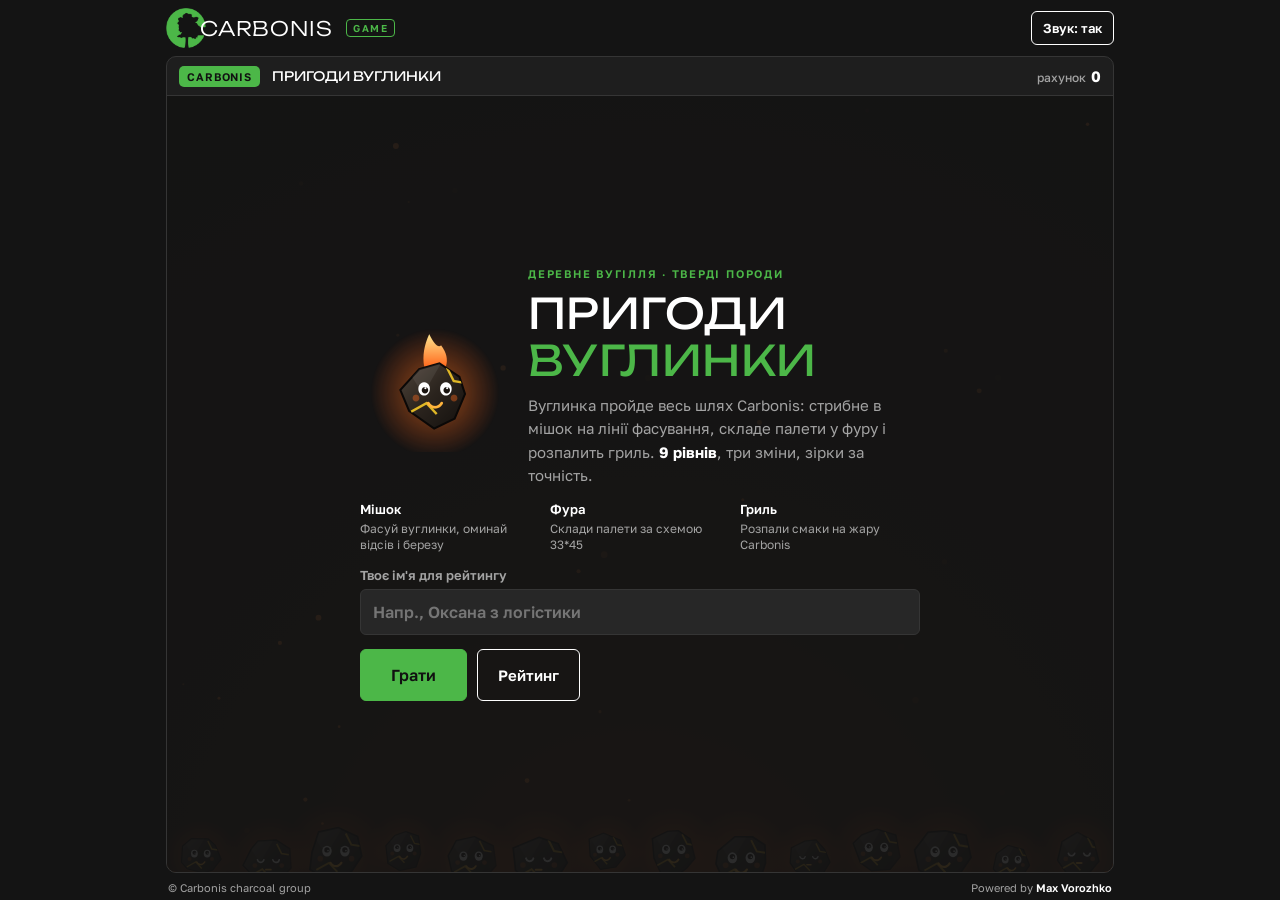
==== index.html @ fff8852b "Add GitHub Pages entry point and README for the game Co-Authored-By: Claude Opus 5.5 <noreply@anthro" ====
<!doctype html>
<html lang="uk">
<head>
<meta charset="utf-8">
<meta name="viewport" content="width=device-width,initial-scale=1">
<title>Пригоди Вуглинки · Carbonis</title>
<meta http-equiv="refresh" content="0; url=game/">
<link rel="canonical" href="game/">
<style>body{margin:0;background:#141414;color:#fff;font:16px system-ui,sans-serif;display:grid;place-items:center;height:100vh}a{color:#4cb748}</style>
</head>
<body><p>Відкриваємо гру… <a href="game/">Перейти до гри</a></p></body>
</html>
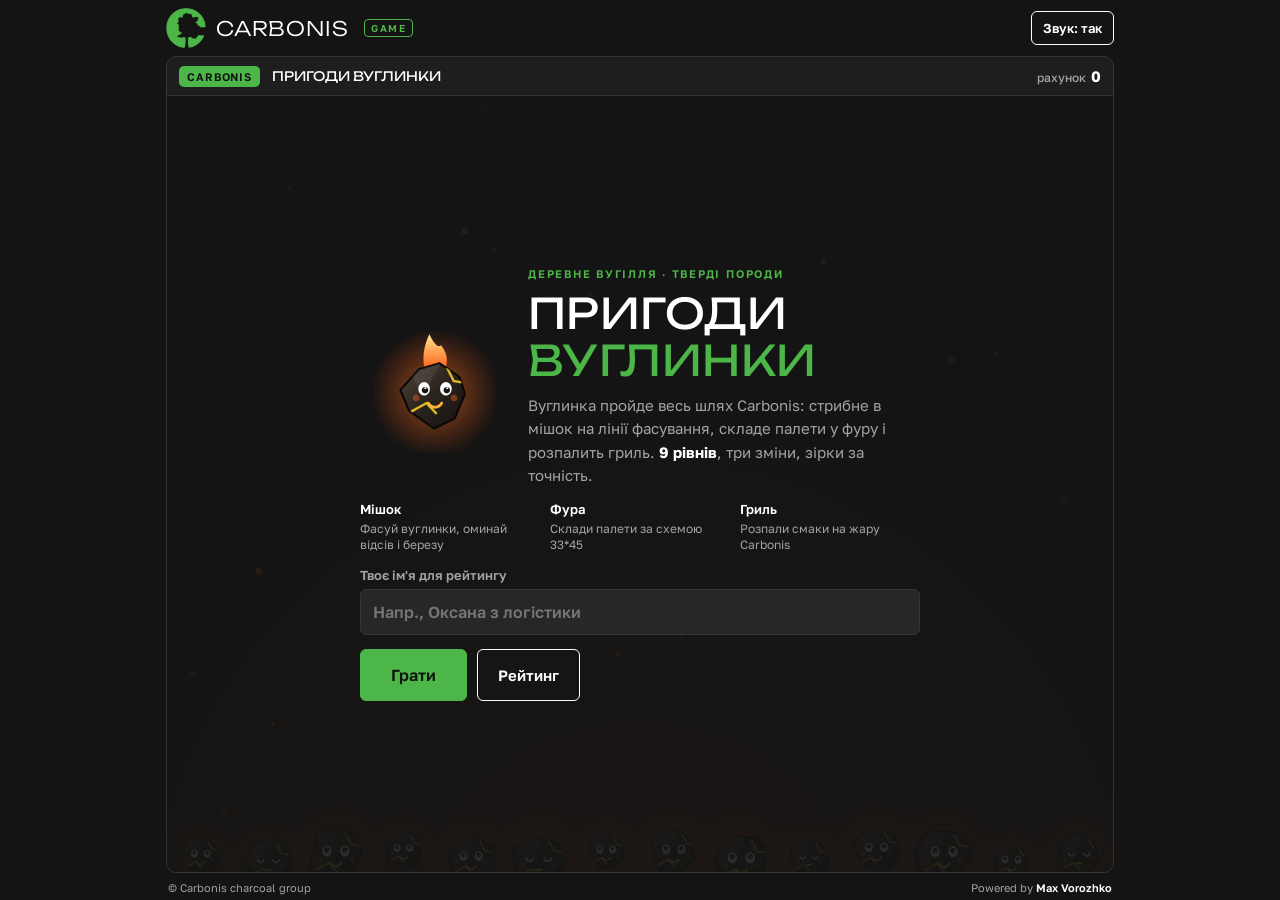
==== commit 687fb7c9: "Add favicon and home-screen icon from the Carbonis tree badge Co-Authored-By: Claude Opus 5.5 <norep" ====
--- a/index.html
+++ b/index.html
@@ -5,6 +5,8 @@
 <meta name="viewport" content="width=device-width,initial-scale=1">
 <title>Пригоди Вуглинки · Carbonis</title>
 <meta http-equiv="refresh" content="0; url=game/">
+<link rel="icon" type="image/png" href="game/favicon.png">
+<link rel="apple-touch-icon" href="game/apple-touch-icon.png">
 <link rel="canonical" href="game/">
 <style>body{margin:0;background:#141414;color:#fff;font:16px system-ui,sans-serif;display:grid;place-items:center;height:100vh}a{color:#4cb748}</style>
 </head>
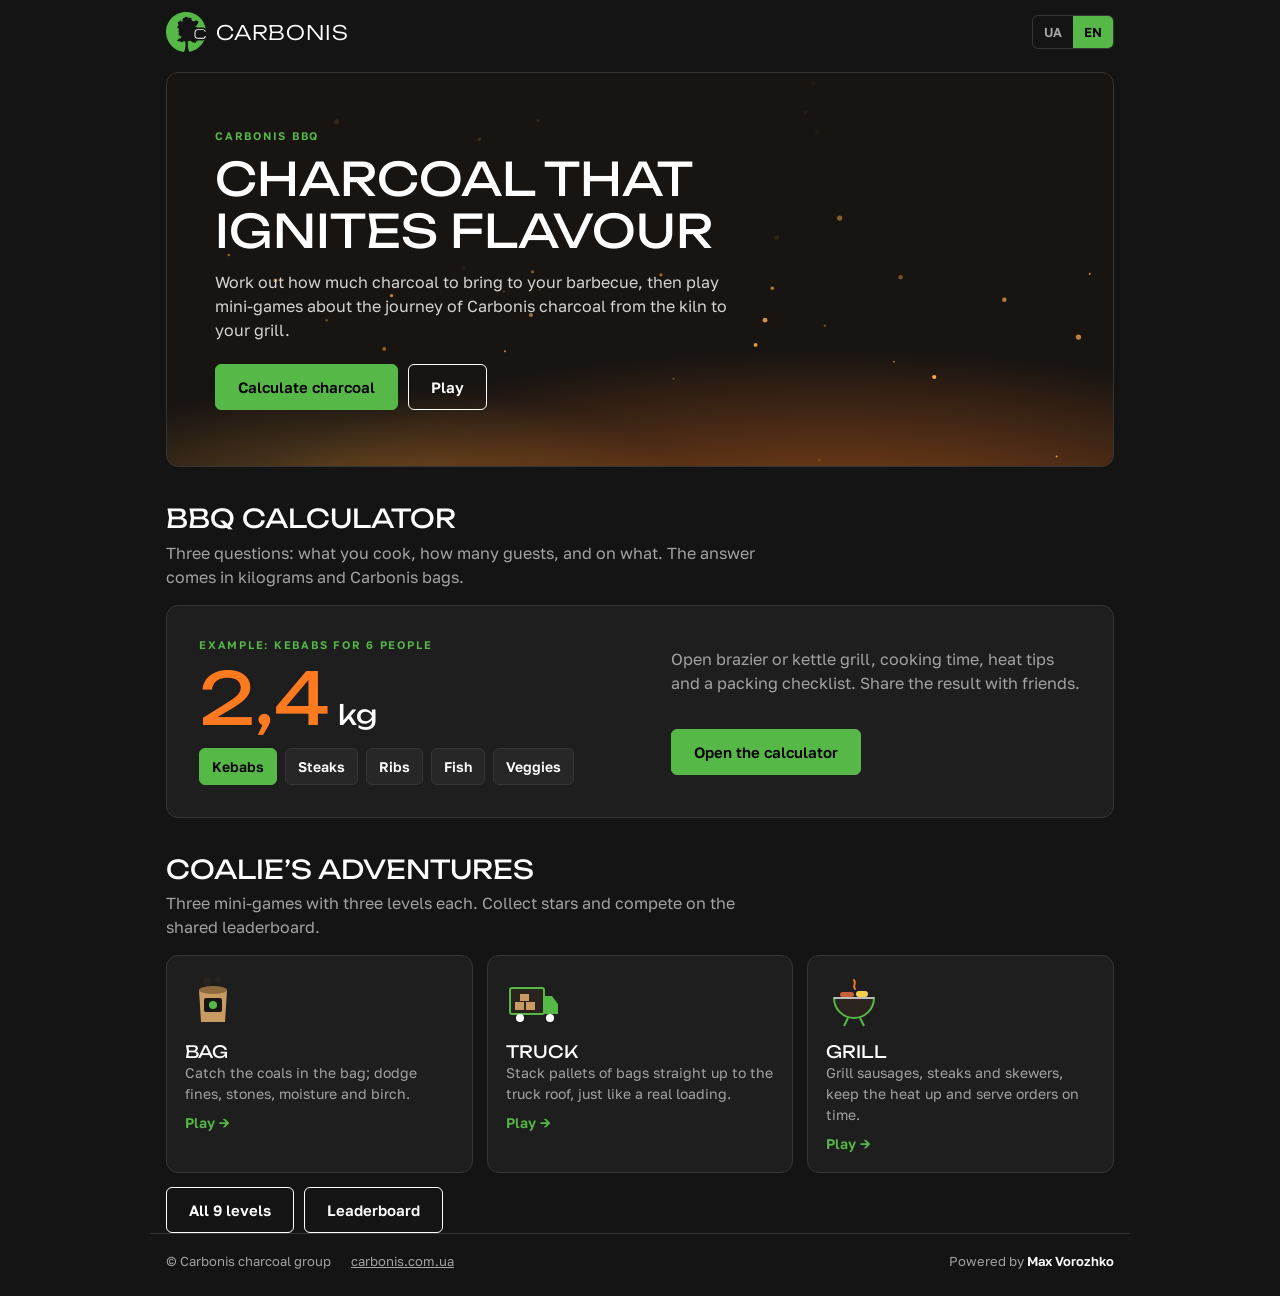
==== commit e16a4e19: "Carbonis BBQ hub: calculator, three games, UA/EN, PWA and analytics - Hub page with the BBQ calculat" ====
--- a/index.html
+++ b/index.html
@@ -2,13 +2,222 @@
 <html lang="uk">
 <head>
 <meta charset="utf-8">
-<meta name="viewport" content="width=device-width,initial-scale=1">
-<title>Пригоди Вуглинки · Carbonis</title>
-<meta http-equiv="refresh" content="0; url=game/">
-<link rel="icon" type="image/png" href="game/favicon.png">
-<link rel="apple-touch-icon" href="game/apple-touch-icon.png">
-<link rel="canonical" href="game/">
-<style>body{margin:0;background:#141414;color:#fff;font:16px system-ui,sans-serif;display:grid;place-items:center;height:100vh}a{color:#4cb748}</style>
+<meta name="viewport" content="width=device-width,initial-scale=1,viewport-fit=cover">
+<title>Carbonis BBQ</title>
+<meta name="description" content="BBQ-калькулятор деревного вугілля і гра «Пригоди Вуглинки» від Carbonis charcoal group.">
+<meta name="theme-color" content="#141414">
+<link rel="manifest" href="manifest.webmanifest">
+<link rel="icon" type="image/png" href="assets/icons/favicon-64.png">
+<link rel="apple-touch-icon" href="assets/icons/apple-touch-icon.png">
+<meta name="apple-mobile-web-app-capable" content="yes">
+<meta name="apple-mobile-web-app-status-bar-style" content="black-translucent">
+<meta name="apple-mobile-web-app-title" content="Carbonis BBQ">
+<meta property="og:title" content="Carbonis BBQ">
+<meta property="og:description" content="Скільки вугілля взяти на BBQ, і три міні-гри про шлях вугілля Carbonis.">
+<meta property="og:image" content="assets/icons/icon-512.png">
+<link rel="preconnect" href="https://fonts.googleapis.com">
+<link rel="preconnect" href="https://fonts.gstatic.com" crossorigin>
+<link rel="stylesheet" href="https://fonts.googleapis.com/css2?family=Unbounded:wght@300;400&family=Golos+Text:wght@400;500;600;700&display=swap">
+<style>
+/* Hub: brand bar → slogan → calculator (the main tool) → three game cards → footer.
+   Carbonis site look: near-black ground, badge green, wide geometric caps, solid green and white-outline buttons. */
+:root{
+  --bg:#141414; --surface:#1e1e1e; --raise:#272727; --line:#353535;
+  --green:#56b947; --text:#fff; --muted:#a3a3a3; --ember:#ff7a1f;
+  --f-display:"Unbounded","Arial Black",system-ui,sans-serif;
+  --f-body:"Golos Text",system-ui,-apple-system,"Segoe UI",Roboto,sans-serif;
+  color-scheme:dark;
+}
+*{box-sizing:border-box}
+html,body{margin:0}
+[hidden]{display:none!important}
+body{background:var(--bg);color:var(--text);font:400 16px/1.5 var(--f-body);-webkit-tap-highlight-color:transparent}
+.wrap{max-width:980px;margin:0 auto;padding-left:max(16px,env(safe-area-inset-left,0px));padding-right:max(16px,env(safe-area-inset-right,0px))}
+a{color:inherit}
+a:focus-visible,button:focus-visible{outline:2px solid var(--green);outline-offset:3px}
+header.top{padding-top:calc(12px + env(safe-area-inset-top,0px));padding-bottom:12px}
+.bar{display:flex;align-items:center;gap:12px}
+.logo{display:flex;align-items:center;gap:10px;font:300 20px var(--f-display);letter-spacing:.04em;text-decoration:none;color:var(--text)}
+.logo img{width:40px;height:40px}
+.sp{flex:1}
+.lang-switch{display:flex;border:1px solid var(--line);border-radius:6px;overflow:hidden}
+.lang-switch button{appearance:none;background:transparent;border:0;color:var(--muted);font:600 13px var(--f-body);padding:8px 11px;cursor:pointer}
+.lang-switch button[aria-pressed="true"]{background:var(--green);color:#000}
+.hero{position:relative;overflow:hidden;border-radius:12px;margin-top:8px;padding:clamp(28px,6vw,56px) clamp(18px,5vw,48px);background:
+  radial-gradient(120% 90% at 70% 120%,rgba(255,122,31,.55),rgba(255,122,31,0) 55%),
+  radial-gradient(60% 50% at 20% 110%,rgba(255,170,60,.35),rgba(255,170,60,0) 60%),#181412;border:1px solid var(--line)}
+.hero canvas{position:absolute;inset:0;width:100%;height:100%;pointer-events:none}
+.hero>*:not(canvas){position:relative}
+.eyebrow{margin:0 0 10px;font:600 11px/1.3 var(--f-body);letter-spacing:.16em;text-transform:uppercase;color:var(--green)}
+h1{margin:0;font:400 clamp(26px,5.6vw,46px)/1.12 var(--f-display);text-transform:uppercase;text-wrap:balance;max-width:16ch}
+.hero p.lead{margin:14px 0 0;color:rgba(255,255,255,.82);max-width:52ch}
+.btns{display:flex;gap:10px;flex-wrap:wrap;margin-top:22px}
+.btn{display:inline-flex;align-items:center;justify-content:center;gap:8px;border:1px solid var(--green);border-radius:6px;padding:13px 22px;font:600 15px var(--f-body);text-decoration:none;color:#000;background:var(--green);cursor:pointer}
+.btn:hover{background:#68cc59}
+.btn.ghost{background:transparent;color:var(--text);border-color:#fff}
+.btn.ghost:hover{background:rgba(255,255,255,.08)}
+section{margin-top:36px}
+h2{margin:0 0 6px;font:400 clamp(19px,3.6vw,26px)/1.2 var(--f-display);text-transform:uppercase}
+.sub{margin:0 0 16px;color:var(--muted);max-width:60ch}
+.calc{display:grid;grid-template-columns:minmax(0,1.1fr) minmax(0,1fr);gap:20px;align-items:center;background:var(--surface);border:1px solid var(--line);border-radius:12px;padding:clamp(18px,4vw,32px);text-decoration:none}
+.calc:hover{border-color:var(--green)}
+.calc .num{font:400 clamp(44px,9vw,72px)/1 var(--f-display);color:var(--ember);font-variant-numeric:tabular-nums}
+.calc .num small{font-size:.38em;color:var(--text);margin-left:8px}
+.calc ul{list-style:none;margin:14px 0 0;padding:0;display:flex;flex-wrap:wrap;gap:8px}
+.calc li{padding:7px 12px;border:1px solid var(--line);border-radius:6px;background:var(--raise);font-weight:600;font-size:14px}
+.calc li.on{background:var(--green);border-color:var(--green);color:#000}
+.calc .cta{margin-top:18px}
+@media (max-width:640px){.calc{grid-template-columns:minmax(0,1fr)}}
+.games{display:grid;grid-template-columns:repeat(3,minmax(0,1fr));gap:14px}
+.game{display:flex;flex-direction:column;gap:8px;background:var(--surface);border:1px solid var(--line);border-radius:12px;padding:18px;text-decoration:none;min-width:0}
+.game:hover{border-color:var(--green)}
+.game svg{width:56px;height:56px}
+.game h3{margin:4px 0 0;font:400 17px/1.2 var(--f-display);text-transform:uppercase}
+.game p{margin:0;color:var(--muted);font-size:14px;flex:1}
+.game .go{color:var(--green);font-weight:600;font-size:14px}
+@media (max-width:720px){.games{grid-template-columns:minmax(0,1fr)}.game{flex-direction:row;flex-wrap:wrap;align-items:center}.game svg{width:44px;height:44px}.game>div{flex:1;min-width:0}}
+.more{display:flex;gap:10px;flex-wrap:wrap;margin-top:14px}
+footer{margin-top:44px;padding-top:18px;padding-bottom:calc(24px + env(safe-area-inset-bottom,0px));border-top:1px solid var(--line);display:flex;flex-wrap:wrap;gap:8px 20px;font-size:13px;color:var(--muted)}
+footer a{color:var(--muted)}
+footer b{color:var(--text);font-weight:600}
+footer .sp{flex:1}
+@media (prefers-reduced-motion:reduce){.hero canvas{display:none}}
+</style>
 </head>
-<body><p>Відкриваємо гру… <a href="game/">Перейти до гри</a></p></body>
+<body>
+<header class="top wrap">
+  <div class="bar">
+    <a class="logo" href="./"><img src="assets/icons/badge.svg" alt="" width="40" height="40">CARBONIS</a>
+    <div class="sp"></div>
+    <div class="lang-switch" data-lang-switch></div>
+  </div>
+</header>
+
+<main class="wrap">
+  <div class="hero">
+    <canvas id="sparks" aria-hidden="true"></canvas>
+    <p class="eyebrow">Carbonis BBQ</p>
+    <h1 data-i18n="h1">Вугілля, яке розпалює смаки</h1>
+    <p class="lead" data-i18n="lead">Порахуйте, скільки деревного вугілля взяти на пікнік, і пограйте в міні-ігри про шлях вугілля Carbonis від виробництва до вашого гриля.</p>
+    <div class="btns">
+      <a class="btn" href="calculator/" data-i18n="ctaCalc">Порахувати вугілля</a>
+      <a class="btn ghost" href="game/" data-i18n="ctaGames">Грати</a>
+    </div>
+  </div>
+
+  <section aria-labelledby="calcTitle">
+    <h2 id="calcTitle" data-i18n="calcTitle">BBQ-калькулятор</h2>
+    <p class="sub" data-i18n="calcSub">Три питання: що готуєте, скільки гостей і на чому. Відповідь у кілограмах і мішках Carbonis.</p>
+    <a class="calc" href="calculator/">
+      <div>
+        <p class="eyebrow" data-i18n="calcExample">Приклад: шашлик на 6 людей</p>
+        <div class="num">2,4<small data-i18n="kg">кг</small></div>
+        <ul>
+          <li class="on" data-i18n="dShashlik">Шашлик</li><li data-i18n="dSteak">Стейки</li><li data-i18n="dRibs">Реберця</li><li data-i18n="dFish">Риба</li><li data-i18n="dVeg">Овочі</li>
+        </ul>
+      </div>
+      <div>
+        <p class="sub" data-i18n="calcPoints">Мангал чи гриль з кришкою, час готування, порада щодо жару і список, що взяти з собою. Розрахунком можна поділитися з друзями.</p>
+        <span class="btn cta" data-i18n="ctaOpen">Відкрити калькулятор</span>
+      </div>
+    </a>
+  </section>
+
+  <section aria-labelledby="gamesTitle">
+    <h2 id="gamesTitle" data-i18n="gamesTitle">Пригоди Вуглинки</h2>
+    <p class="sub" data-i18n="gamesSub">Три міні-гри по три рівні. Збирайте зірки й змагайтеся в загальному рейтингу.</p>
+    <div class="games">
+      <a class="game" href="game/?mode=bag">
+        <svg viewBox="0 0 56 56" fill="none" aria-hidden="true"><path d="M14 16h28l-2 32H16z" fill="#c99a62"/><ellipse cx="28" cy="16" rx="14" ry="4" fill="#8f6a3e"/><rect x="19" y="24" width="18" height="14" rx="2" fill="#161616"/><circle cx="28" cy="31" r="4" fill="#56b947"/><circle cx="22" cy="8" r="4" fill="#2b241e"/><circle cx="33" cy="5" r="3" fill="#2b241e"/></svg>
+        <div><h3 data-i18n="gBag">Мішок</h3><p data-i18n="gBagTxt">Ловіть вуглинки в мішок, оминайте відсів, каміння, вологу й березу.</p></div>
+        <span class="go" data-i18n="play">Грати →</span>
+      </a>
+      <a class="game" href="game/?mode=truck">
+        <svg viewBox="0 0 56 56" fill="none" aria-hidden="true"><rect x="4" y="14" width="34" height="26" rx="2" fill="#2b241e" stroke="#56b947" stroke-width="2"/><path d="M38 22h8l6 8v10H38z" fill="#56b947"/><circle cx="14" cy="44" r="4" fill="#fff"/><circle cx="44" cy="44" r="4" fill="#fff"/><rect x="9" y="28" width="9" height="8" fill="#c99a62"/><rect x="20" y="28" width="9" height="8" fill="#c99a62"/><rect x="14" y="20" width="9" height="7" fill="#c99a62"/></svg>
+        <div><h3 data-i18n="gTruck">Фура</h3><p data-i18n="gTruckTxt">Складайте палети з мішками рівно до даху фури, як на справжньому відвантаженні.</p></div>
+        <span class="go" data-i18n="play">Грати →</span>
+      </a>
+      <a class="game" href="game/?mode=grill">
+        <svg viewBox="0 0 56 56" fill="none" aria-hidden="true"><path d="M8 24h40a20 20 0 0 1-40 0z" fill="#2b241e" stroke="#56b947" stroke-width="2"/><path d="M8 24h40" stroke="#bbb" stroke-width="2"/><rect x="14" y="18" width="14" height="5" rx="2.5" fill="#c8603a"/><rect x="30" y="17" width="12" height="6" rx="3" fill="#f2d04b"/><path d="M28 6c3 4-2 5 1 9" stroke="#ff7a1f" stroke-width="2" stroke-linecap="round"/><path d="M22 44l-4 8M34 44l4 8" stroke="#56b947" stroke-width="2"/></svg>
+        <div><h3 data-i18n="gGrill">Гриль</h3><p data-i18n="gGrillTxt">Смажте ковбаски, стейки й шашлик, тримайте жар і віддавайте замовлення вчасно.</p></div>
+        <span class="go" data-i18n="play">Грати →</span>
+      </a>
+    </div>
+    <div class="more">
+      <a class="btn ghost" href="game/" data-i18n="allLevels">Усі 9 рівнів</a>
+      <a class="btn ghost" href="game/#leaderboard" data-i18n="board">Рейтинг гравців</a>
+    </div>
+  </section>
+</main>
+
+<footer class="wrap">
+  <span>© Carbonis charcoal group</span>
+  <a id="siteLink" href="https://carbonis.com.ua/" target="_blank" rel="noopener">carbonis.com.ua</a>
+  <span class="sp"></span>
+  <span>Powered by <b>Max Vorozhko</b></span>
+</footer>
+
+<script src="js/common.js"></script>
+<script>
+(() => {
+  'use strict';
+  const C = window.Carbonis;
+  const DICT = {
+    h1: { uk: 'Вугілля, яке розпалює смаки', en: 'Charcoal that ignites flavour' },
+    lead: { uk: 'Порахуйте, скільки деревного вугілля взяти на пікнік, і пограйте в міні-ігри про шлях вугілля Carbonis від виробництва до вашого гриля.', en: 'Work out how much charcoal to bring to your barbecue, then play mini-games about the journey of Carbonis charcoal from the kiln to your grill.' },
+    ctaCalc: { uk: 'Порахувати вугілля', en: 'Calculate charcoal' },
+    ctaGames: { uk: 'Грати', en: 'Play' },
+    calcTitle: { uk: 'BBQ-калькулятор', en: 'BBQ calculator' },
+    calcSub: { uk: 'Три питання: що готуєте, скільки гостей і на чому. Відповідь у кілограмах і мішках Carbonis.', en: 'Three questions: what you cook, how many guests, and on what. The answer comes in kilograms and Carbonis bags.' },
+    calcExample: { uk: 'Приклад: шашлик на 6 людей', en: 'Example: kebabs for 6 people' },
+    kg: { uk: 'кг', en: 'kg' },
+    dShashlik: { uk: 'Шашлик', en: 'Kebabs' }, dSteak: { uk: 'Стейки', en: 'Steaks' }, dRibs: { uk: 'Реберця', en: 'Ribs' }, dFish: { uk: 'Риба', en: 'Fish' }, dVeg: { uk: 'Овочі', en: 'Veggies' },
+    calcPoints: { uk: 'Мангал чи гриль з кришкою, час готування, порада щодо жару і список, що взяти з собою. Розрахунком можна поділитися з друзями.', en: 'Open brazier or kettle grill, cooking time, heat tips and a packing checklist. Share the result with friends.' },
+    ctaOpen: { uk: 'Відкрити калькулятор', en: 'Open the calculator' },
+    gamesTitle: { uk: 'Пригоди Вуглинки', en: 'Coalie’s Adventures' },
+    gamesSub: { uk: 'Три міні-гри по три рівні. Збирайте зірки й змагайтеся в загальному рейтингу.', en: 'Three mini-games with three levels each. Collect stars and compete on the shared leaderboard.' },
+    gBag: { uk: 'Мішок', en: 'Bag' },
+    gBagTxt: { uk: 'Ловіть вуглинки в мішок, оминайте відсів, каміння, вологу й березу.', en: 'Catch the coals in the bag; dodge fines, stones, moisture and birch.' },
+    gTruck: { uk: 'Фура', en: 'Truck' },
+    gTruckTxt: { uk: 'Складайте палети з мішками рівно до даху фури, як на справжньому відвантаженні.', en: 'Stack pallets of bags straight up to the truck roof, just like a real loading.' },
+    gGrill: { uk: 'Гриль', en: 'Grill' },
+    gGrillTxt: { uk: 'Смажте ковбаски, стейки й шашлик, тримайте жар і віддавайте замовлення вчасно.', en: 'Grill sausages, steaks and skewers, keep the heat up and serve orders on time.' },
+    play: { uk: 'Грати →', en: 'Play →' },
+    allLevels: { uk: 'Усі 9 рівнів', en: 'All 9 levels' },
+    board: { uk: 'Рейтинг гравців', en: 'Leaderboard' }
+  };
+  const paint = () => {
+    C.applyDict(DICT);
+    document.title = C.lang === 'en' ? 'Carbonis BBQ: calculator and games' : 'Carbonis BBQ: калькулятор та ігри';
+    document.getElementById('siteLink').href = C.siteUrl();
+  };
+  C.onLang(paint); paint();
+
+  // Підказка «Встановити»: Android — коли браузер дозволить, iPhone — через кілька секунд
+  C.autoOfferInstall = true;
+  setTimeout(() => C.offerInstall(), 4000);
+
+  // Іскри над жаром у шапці
+  const cv = document.getElementById('sparks'), ctx = cv.getContext('2d');
+  if (matchMedia('(prefers-reduced-motion: reduce)').matches) return;
+  let W = 0, H = 0;
+  const P = Array.from({ length: 46 }, () => ({ x: Math.random(), y: Math.random(), v: .04 + Math.random() * .09, s: .8 + Math.random() * 2, ph: Math.random() * 6 }));
+  const fit = () => { const r = cv.getBoundingClientRect(), d = Math.min(2, devicePixelRatio || 1); W = r.width; H = r.height; cv.width = W * d; cv.height = H * d; ctx.setTransform(d, 0, 0, d, 0, 0); };
+  addEventListener('resize', fit); fit();
+  let last = 0;
+  (function loop(ts) {
+    const dt = Math.min(.05, (ts - last) / 1000 || 0); last = ts;
+    ctx.clearRect(0, 0, W, H);
+    for (const p of P) {
+      p.y -= p.v * dt; if (p.y < -.05) { p.y = 1.05; p.x = Math.random(); }
+      ctx.globalAlpha = Math.max(0, Math.min(1, p.y * 1.3)) * (.5 + .5 * Math.sin(ts / 400 + p.ph));
+      ctx.fillStyle = '#ffae4a';
+      ctx.beginPath(); ctx.arc(p.x * W + Math.sin(ts / 900 + p.ph) * 8, p.y * H, p.s, 0, 7); ctx.fill();
+    }
+    ctx.globalAlpha = 1;
+    requestAnimationFrame(loop);
+  })(0);
+})();
+</script>
+</body>
 </html>
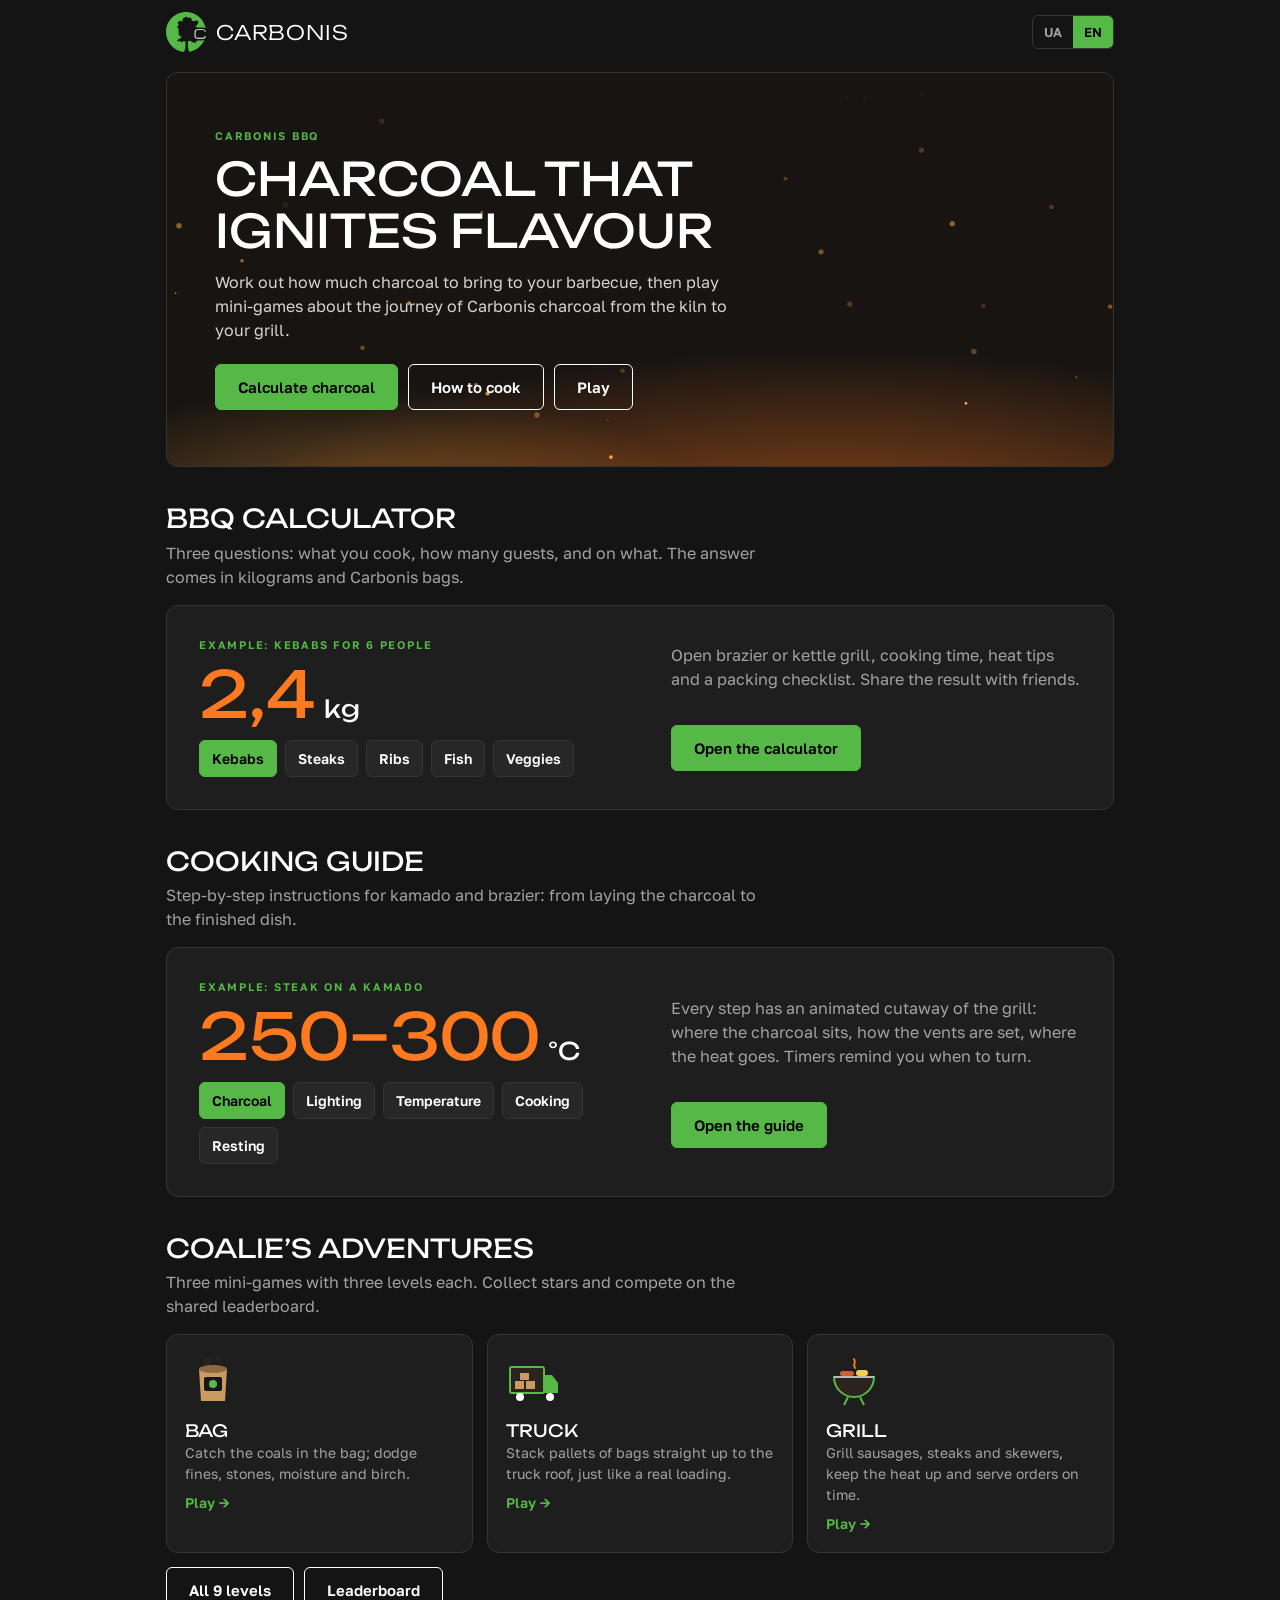
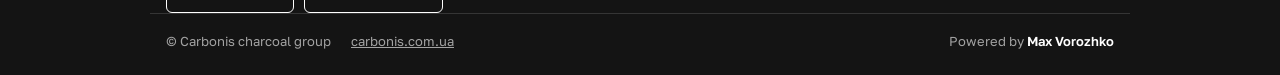
==== commit fee0ec71: "Add cooking guide: step-by-step kamado and brazier instructions - guide/: pick a dish and grill, get" ====
--- a/index.html
+++ b/index.html
@@ -61,7 +61,7 @@
 .sub{margin:0 0 16px;color:var(--muted);max-width:60ch}
 .calc{display:grid;grid-template-columns:minmax(0,1.1fr) minmax(0,1fr);gap:20px;align-items:center;background:var(--surface);border:1px solid var(--line);border-radius:12px;padding:clamp(18px,4vw,32px);text-decoration:none}
 .calc:hover{border-color:var(--green)}
-.calc .num{font:400 clamp(44px,9vw,72px)/1 var(--f-display);color:var(--ember);font-variant-numeric:tabular-nums}
+.calc .num{font:400 clamp(38px,8vw,64px)/1 var(--f-display);color:var(--ember);font-variant-numeric:tabular-nums}
 .calc .num small{font-size:.38em;color:var(--text);margin-left:8px}
 .calc ul{list-style:none;margin:14px 0 0;padding:0;display:flex;flex-wrap:wrap;gap:8px}
 .calc li{padding:7px 12px;border:1px solid var(--line);border-radius:6px;background:var(--raise);font-weight:600;font-size:14px}
@@ -101,6 +101,7 @@
     <p class="lead" data-i18n="lead">Порахуйте, скільки деревного вугілля взяти на пікнік, і пограйте в міні-ігри про шлях вугілля Carbonis від виробництва до вашого гриля.</p>
     <div class="btns">
       <a class="btn" href="calculator/" data-i18n="ctaCalc">Порахувати вугілля</a>
+      <a class="btn ghost" href="guide/" data-i18n="ctaGuide">Як готувати</a>
       <a class="btn ghost" href="game/" data-i18n="ctaGames">Грати</a>
     </div>
   </div>
@@ -119,6 +120,24 @@
       <div>
         <p class="sub" data-i18n="calcPoints">Мангал чи гриль з кришкою, час готування, порада щодо жару і список, що взяти з собою. Розрахунком можна поділитися з друзями.</p>
         <span class="btn cta" data-i18n="ctaOpen">Відкрити калькулятор</span>
+      </div>
+    </a>
+  </section>
+
+  <section aria-labelledby="guideTitle">
+    <h2 id="guideTitle" data-i18n="guideTitle">Гід приготування</h2>
+    <p class="sub" data-i18n="guideSub">Покрокові інструкції для камадо і мангала: від розкладки вугілля до готової страви.</p>
+    <a class="calc" href="guide/">
+      <div>
+        <p class="eyebrow" data-i18n="guideExample">Приклад: стейк на камадо</p>
+        <div class="num">250–300<small>°C</small></div>
+        <ul>
+          <li class="on" data-i18n="gs1">Вугілля</li><li data-i18n="gs2">Розпал</li><li data-i18n="gs3">Температура</li><li data-i18n="gs4">Готування</li><li data-i18n="gs5">Відпочинок</li>
+        </ul>
+      </div>
+      <div>
+        <p class="sub" data-i18n="guidePoints">На кожному кроці анімована схема гриля: де лежить вугілля, як стоять заслінки, куди йде жар. Є таймери з нагадуванням перевернути.</p>
+        <span class="btn cta" data-i18n="ctaGuideOpen">Відкрити гід</span>
       </div>
     </a>
   </section>
@@ -167,6 +186,13 @@
     lead: { uk: 'Порахуйте, скільки деревного вугілля взяти на пікнік, і пограйте в міні-ігри про шлях вугілля Carbonis від виробництва до вашого гриля.', en: 'Work out how much charcoal to bring to your barbecue, then play mini-games about the journey of Carbonis charcoal from the kiln to your grill.' },
     ctaCalc: { uk: 'Порахувати вугілля', en: 'Calculate charcoal' },
     ctaGames: { uk: 'Грати', en: 'Play' },
+    ctaGuide: { uk: 'Як готувати', en: 'How to cook' },
+    guideTitle: { uk: 'Гід приготування', en: 'Cooking guide' },
+    guideSub: { uk: 'Покрокові інструкції для камадо і мангала: від розкладки вугілля до готової страви.', en: 'Step-by-step instructions for kamado and brazier: from laying the charcoal to the finished dish.' },
+    guideExample: { uk: 'Приклад: стейк на камадо', en: 'Example: steak on a kamado' },
+    gs1: { uk: 'Вугілля', en: 'Charcoal' }, gs2: { uk: 'Розпал', en: 'Lighting' }, gs3: { uk: 'Температура', en: 'Temperature' }, gs4: { uk: 'Готування', en: 'Cooking' }, gs5: { uk: 'Відпочинок', en: 'Resting' },
+    guidePoints: { uk: 'На кожному кроці анімована схема гриля: де лежить вугілля, як стоять заслінки, куди йде жар. Є таймери з нагадуванням перевернути.', en: 'Every step has an animated cutaway of the grill: where the charcoal sits, how the vents are set, where the heat goes. Timers remind you when to turn.' },
+    ctaGuideOpen: { uk: 'Відкрити гід', en: 'Open the guide' },
     calcTitle: { uk: 'BBQ-калькулятор', en: 'BBQ calculator' },
     calcSub: { uk: 'Три питання: що готуєте, скільки гостей і на чому. Відповідь у кілограмах і мішках Carbonis.', en: 'Three questions: what you cook, how many guests, and on what. The answer comes in kilograms and Carbonis bags.' },
     calcExample: { uk: 'Приклад: шашлик на 6 людей', en: 'Example: kebabs for 6 people' },
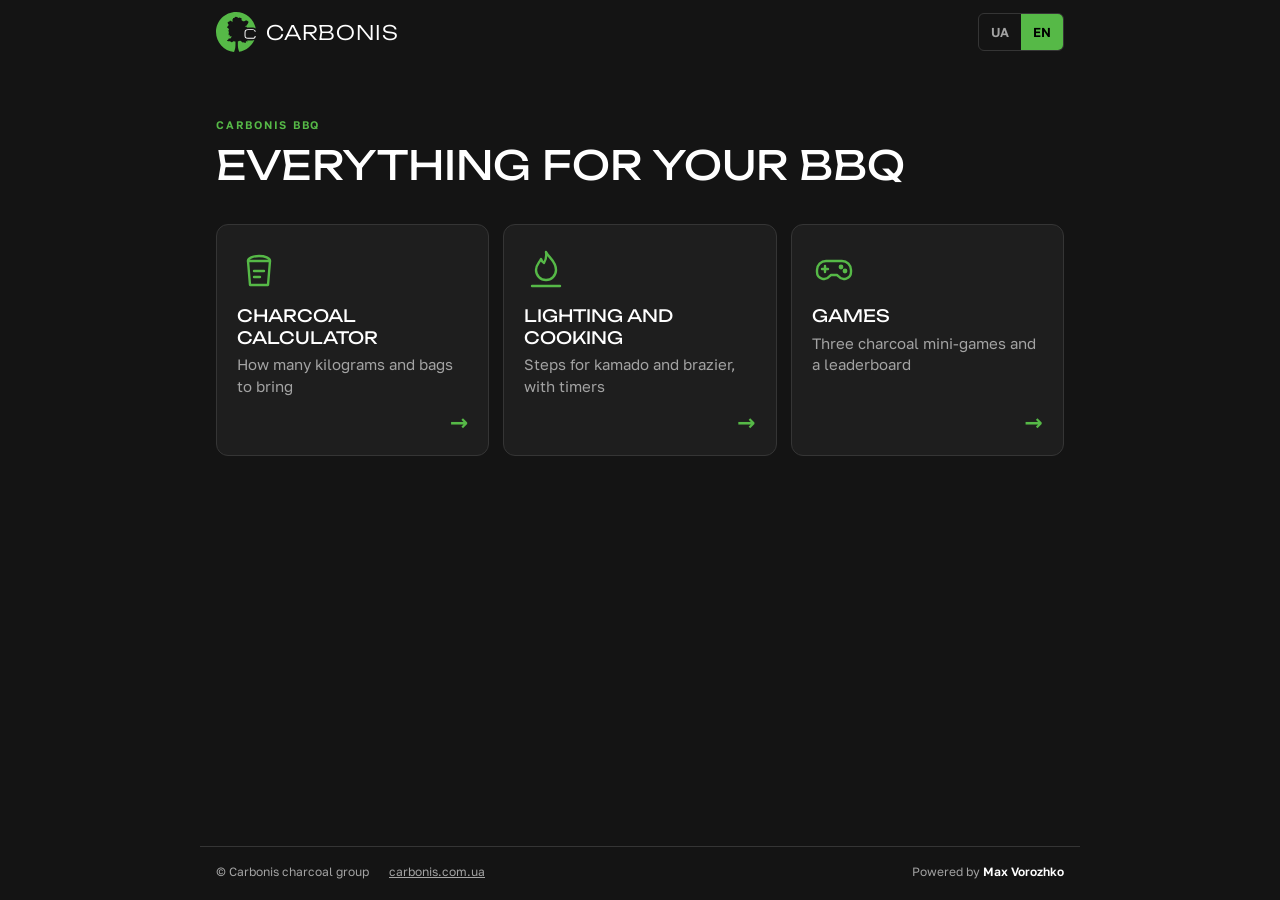
==== commit 5224373c: "Simplify front page to a section menu; cap calculator at 20; phone layout fixes - Front page: three " ====
--- a/index.html
+++ b/index.html
@@ -4,26 +4,24 @@
 <meta charset="utf-8">
 <meta name="viewport" content="width=device-width,initial-scale=1,viewport-fit=cover">
 <title>Carbonis BBQ</title>
-<meta name="description" content="BBQ-калькулятор деревного вугілля і гра «Пригоди Вуглинки» від Carbonis charcoal group.">
+<meta name="description" content="Підбір вугілля, покрокове приготування на камадо й мангалі та ігри від Carbonis charcoal group.">
 <meta name="theme-color" content="#141414">
 <link rel="manifest" href="manifest.webmanifest">
 <link rel="icon" type="image/png" href="assets/icons/favicon-64.png">
 <link rel="apple-touch-icon" href="assets/icons/apple-touch-icon.png">
 <meta name="apple-mobile-web-app-capable" content="yes">
-<meta name="apple-mobile-web-app-status-bar-style" content="black-translucent">
+<meta name="apple-mobile-web-app-status-bar-style" content="black">
 <meta name="apple-mobile-web-app-title" content="Carbonis BBQ">
 <meta property="og:title" content="Carbonis BBQ">
-<meta property="og:description" content="Скільки вугілля взяти на BBQ, і три міні-гри про шлях вугілля Carbonis.">
+<meta property="og:description" content="Підбір вугілля, приготування на камадо й мангалі та ігри.">
 <meta property="og:image" content="assets/icons/icon-512.png">
-<link rel="preconnect" href="https://fonts.googleapis.com">
-<link rel="preconnect" href="https://fonts.gstatic.com" crossorigin>
-<link rel="stylesheet" href="https://fonts.googleapis.com/css2?family=Unbounded:wght@300;400&family=Golos+Text:wght@400;500;600;700&display=swap">
+<link rel="stylesheet" href="assets/fonts/fonts.css">
 <style>
-/* Hub: brand bar → slogan → calculator (the main tool) → three game cards → footer.
-   Carbonis site look: near-black ground, badge green, wide geometric caps, solid green and white-outline buttons. */
+/* Front page: brand bar, one heading, three large section tiles, footer. Nothing moves; each tile leads to its own page.
+   Carbonis site look: near-black ground, badge green, wide geometric caps. Single dark theme by choice (brand). */
 :root{
-  --bg:#141414; --surface:#1e1e1e; --raise:#272727; --line:#353535;
-  --green:#56b947; --text:#fff; --muted:#a3a3a3; --ember:#ff7a1f;
+  --bg:#141414; --surface:#1e1e1e; --line:#353535;
+  --green:#56b947; --text:#fff; --muted:#a3a3a3;
   --f-display:"Unbounded","Arial Black",system-ui,sans-serif;
   --f-body:"Golos Text",system-ui,-apple-system,"Segoe UI",Roboto,sans-serif;
   color-scheme:dark;
@@ -31,57 +29,37 @@
 *{box-sizing:border-box}
 html,body{margin:0}
 [hidden]{display:none!important}
-body{background:var(--bg);color:var(--text);font:400 16px/1.5 var(--f-body);-webkit-tap-highlight-color:transparent}
-.wrap{max-width:980px;margin:0 auto;padding-left:max(16px,env(safe-area-inset-left,0px));padding-right:max(16px,env(safe-area-inset-right,0px))}
+body{background:var(--bg);color:var(--text);font:400 16px/1.45 var(--f-body);-webkit-tap-highlight-color:transparent;min-height:100vh;min-height:100dvh;display:flex;flex-direction:column}
+.wrap{width:100%;max-width:880px;margin:0 auto;padding-left:max(16px,env(safe-area-inset-left,0px));padding-right:max(16px,env(safe-area-inset-right,0px))}
 a{color:inherit}
 a:focus-visible,button:focus-visible{outline:2px solid var(--green);outline-offset:3px}
 header.top{padding-top:calc(12px + env(safe-area-inset-top,0px));padding-bottom:12px}
 .bar{display:flex;align-items:center;gap:12px}
-.logo{display:flex;align-items:center;gap:10px;font:300 20px var(--f-display);letter-spacing:.04em;text-decoration:none;color:var(--text)}
+.logo{display:flex;align-items:center;gap:10px;font:300 20px var(--f-display);letter-spacing:.04em;text-decoration:none}
 .logo img{width:40px;height:40px}
 .sp{flex:1}
 .lang-switch{display:flex;border:1px solid var(--line);border-radius:6px;overflow:hidden}
-.lang-switch button{appearance:none;background:transparent;border:0;color:var(--muted);font:600 13px var(--f-body);padding:8px 11px;cursor:pointer}
+.lang-switch button{appearance:none;background:transparent;border:0;color:var(--muted);font:600 13px var(--f-body);padding:10px 12px;cursor:pointer}
 .lang-switch button[aria-pressed="true"]{background:var(--green);color:#000}
-.hero{position:relative;overflow:hidden;border-radius:12px;margin-top:8px;padding:clamp(28px,6vw,56px) clamp(18px,5vw,48px);background:
-  radial-gradient(120% 90% at 70% 120%,rgba(255,122,31,.55),rgba(255,122,31,0) 55%),
-  radial-gradient(60% 50% at 20% 110%,rgba(255,170,60,.35),rgba(255,170,60,0) 60%),#181412;border:1px solid var(--line)}
-.hero canvas{position:absolute;inset:0;width:100%;height:100%;pointer-events:none}
-.hero>*:not(canvas){position:relative}
+main{flex:1;padding-top:clamp(20px,6vh,56px);padding-bottom:32px}
 .eyebrow{margin:0 0 10px;font:600 11px/1.3 var(--f-body);letter-spacing:.16em;text-transform:uppercase;color:var(--green)}
-h1{margin:0;font:400 clamp(26px,5.6vw,46px)/1.12 var(--f-display);text-transform:uppercase;text-wrap:balance;max-width:16ch}
-.hero p.lead{margin:14px 0 0;color:rgba(255,255,255,.82);max-width:52ch}
-.btns{display:flex;gap:10px;flex-wrap:wrap;margin-top:22px}
-.btn{display:inline-flex;align-items:center;justify-content:center;gap:8px;border:1px solid var(--green);border-radius:6px;padding:13px 22px;font:600 15px var(--f-body);text-decoration:none;color:#000;background:var(--green);cursor:pointer}
-.btn:hover{background:#68cc59}
-.btn.ghost{background:transparent;color:var(--text);border-color:#fff}
-.btn.ghost:hover{background:rgba(255,255,255,.08)}
-section{margin-top:36px}
-h2{margin:0 0 6px;font:400 clamp(19px,3.6vw,26px)/1.2 var(--f-display);text-transform:uppercase}
-.sub{margin:0 0 16px;color:var(--muted);max-width:60ch}
-.calc{display:grid;grid-template-columns:minmax(0,1.1fr) minmax(0,1fr);gap:20px;align-items:center;background:var(--surface);border:1px solid var(--line);border-radius:12px;padding:clamp(18px,4vw,32px);text-decoration:none}
-.calc:hover{border-color:var(--green)}
-.calc .num{font:400 clamp(38px,8vw,64px)/1 var(--f-display);color:var(--ember);font-variant-numeric:tabular-nums}
-.calc .num small{font-size:.38em;color:var(--text);margin-left:8px}
-.calc ul{list-style:none;margin:14px 0 0;padding:0;display:flex;flex-wrap:wrap;gap:8px}
-.calc li{padding:7px 12px;border:1px solid var(--line);border-radius:6px;background:var(--raise);font-weight:600;font-size:14px}
-.calc li.on{background:var(--green);border-color:var(--green);color:#000}
-.calc .cta{margin-top:18px}
-@media (max-width:640px){.calc{grid-template-columns:minmax(0,1fr)}}
-.games{display:grid;grid-template-columns:repeat(3,minmax(0,1fr));gap:14px}
-.game{display:flex;flex-direction:column;gap:8px;background:var(--surface);border:1px solid var(--line);border-radius:12px;padding:18px;text-decoration:none;min-width:0}
-.game:hover{border-color:var(--green)}
-.game svg{width:56px;height:56px}
-.game h3{margin:4px 0 0;font:400 17px/1.2 var(--f-display);text-transform:uppercase}
-.game p{margin:0;color:var(--muted);font-size:14px;flex:1}
-.game .go{color:var(--green);font-weight:600;font-size:14px}
-@media (max-width:720px){.games{grid-template-columns:minmax(0,1fr)}.game{flex-direction:row;flex-wrap:wrap;align-items:center}.game svg{width:44px;height:44px}.game>div{flex:1;min-width:0}}
-.more{display:flex;gap:10px;flex-wrap:wrap;margin-top:14px}
-footer{margin-top:44px;padding-top:18px;padding-bottom:calc(24px + env(safe-area-inset-bottom,0px));border-top:1px solid var(--line);display:flex;flex-wrap:wrap;gap:8px 20px;font-size:13px;color:var(--muted)}
+h1{margin:0 0 clamp(20px,4vh,36px);font:400 clamp(24px,6vw,40px)/1.15 var(--f-display);text-transform:uppercase;text-wrap:balance;overflow-wrap:anywhere}
+.tiles{list-style:none;margin:0;padding:0;display:grid;grid-template-columns:repeat(3,minmax(0,1fr));gap:14px}
+.tile{display:flex;flex-direction:column;gap:14px;height:100%;min-height:200px;padding:22px 20px;background:var(--surface);border:1px solid var(--line);border-radius:12px;text-decoration:none}
+.tile:hover,.tile:active{border-color:var(--green)}
+.tile svg{width:44px;height:44px;flex:none}
+.tile h2{margin:0;font:400 17px/1.25 var(--f-display);text-transform:uppercase;overflow-wrap:anywhere}
+.tile p{margin:6px 0 0;color:var(--muted);font-size:15px}
+.tile .txt{flex:1;min-width:0}
+.tile .go{color:var(--green);font-weight:600;font-size:22px;line-height:1;align-self:flex-end}
+@media (max-width:700px){
+  .tiles{grid-template-columns:minmax(0,1fr);gap:10px}
+  .tile{flex-direction:row;align-items:center;min-height:92px;padding:16px}
+  .tile .go{align-self:center}
+}
+footer{padding-top:16px;padding-bottom:calc(20px + env(safe-area-inset-bottom,0px));border-top:1px solid var(--line);display:flex;flex-wrap:wrap;gap:6px 20px;font-size:12px;color:var(--muted)}
 footer a{color:var(--muted)}
 footer b{color:var(--text);font-weight:600}
-footer .sp{flex:1}
-@media (prefers-reduced-motion:reduce){.hero canvas{display:none}}
 </style>
 </head>
 <body>
@@ -94,79 +72,25 @@
 </header>
 
 <main class="wrap">
-  <div class="hero">
-    <canvas id="sparks" aria-hidden="true"></canvas>
-    <p class="eyebrow">Carbonis BBQ</p>
-    <h1 data-i18n="h1">Вугілля, яке розпалює смаки</h1>
-    <p class="lead" data-i18n="lead">Порахуйте, скільки деревного вугілля взяти на пікнік, і пограйте в міні-ігри про шлях вугілля Carbonis від виробництва до вашого гриля.</p>
-    <div class="btns">
-      <a class="btn" href="calculator/" data-i18n="ctaCalc">Порахувати вугілля</a>
-      <a class="btn ghost" href="guide/" data-i18n="ctaGuide">Як готувати</a>
-      <a class="btn ghost" href="game/" data-i18n="ctaGames">Грати</a>
-    </div>
-  </div>
-
-  <section aria-labelledby="calcTitle">
-    <h2 id="calcTitle" data-i18n="calcTitle">BBQ-калькулятор</h2>
-    <p class="sub" data-i18n="calcSub">Три питання: що готуєте, скільки гостей і на чому. Відповідь у кілограмах і мішках Carbonis.</p>
-    <a class="calc" href="calculator/">
-      <div>
-        <p class="eyebrow" data-i18n="calcExample">Приклад: шашлик на 6 людей</p>
-        <div class="num">2,4<small data-i18n="kg">кг</small></div>
-        <ul>
-          <li class="on" data-i18n="dShashlik">Шашлик</li><li data-i18n="dSteak">Стейки</li><li data-i18n="dRibs">Реберця</li><li data-i18n="dFish">Риба</li><li data-i18n="dVeg">Овочі</li>
-        </ul>
-      </div>
-      <div>
-        <p class="sub" data-i18n="calcPoints">Мангал чи гриль з кришкою, час готування, порада щодо жару і список, що взяти з собою. Розрахунком можна поділитися з друзями.</p>
-        <span class="btn cta" data-i18n="ctaOpen">Відкрити калькулятор</span>
-      </div>
-    </a>
-  </section>
-
-  <section aria-labelledby="guideTitle">
-    <h2 id="guideTitle" data-i18n="guideTitle">Гід приготування</h2>
-    <p class="sub" data-i18n="guideSub">Покрокові інструкції для камадо і мангала: від розкладки вугілля до готової страви.</p>
-    <a class="calc" href="guide/">
-      <div>
-        <p class="eyebrow" data-i18n="guideExample">Приклад: стейк на камадо</p>
-        <div class="num">250–300<small>°C</small></div>
-        <ul>
-          <li class="on" data-i18n="gs1">Вугілля</li><li data-i18n="gs2">Розпал</li><li data-i18n="gs3">Температура</li><li data-i18n="gs4">Готування</li><li data-i18n="gs5">Відпочинок</li>
-        </ul>
-      </div>
-      <div>
-        <p class="sub" data-i18n="guidePoints">На кожному кроці анімована схема гриля: де лежить вугілля, як стоять заслінки, куди йде жар. Є таймери з нагадуванням перевернути.</p>
-        <span class="btn cta" data-i18n="ctaGuideOpen">Відкрити гід</span>
-      </div>
-    </a>
-  </section>
-
-  <section aria-labelledby="gamesTitle">
-    <h2 id="gamesTitle" data-i18n="gamesTitle">Пригоди Вуглинки</h2>
-    <p class="sub" data-i18n="gamesSub">Три міні-гри по три рівні. Збирайте зірки й змагайтеся в загальному рейтингу.</p>
-    <div class="games">
-      <a class="game" href="game/?mode=bag">
-        <svg viewBox="0 0 56 56" fill="none" aria-hidden="true"><path d="M14 16h28l-2 32H16z" fill="#c99a62"/><ellipse cx="28" cy="16" rx="14" ry="4" fill="#8f6a3e"/><rect x="19" y="24" width="18" height="14" rx="2" fill="#161616"/><circle cx="28" cy="31" r="4" fill="#56b947"/><circle cx="22" cy="8" r="4" fill="#2b241e"/><circle cx="33" cy="5" r="3" fill="#2b241e"/></svg>
-        <div><h3 data-i18n="gBag">Мішок</h3><p data-i18n="gBagTxt">Ловіть вуглинки в мішок, оминайте відсів, каміння, вологу й березу.</p></div>
-        <span class="go" data-i18n="play">Грати →</span>
-      </a>
-      <a class="game" href="game/?mode=truck">
-        <svg viewBox="0 0 56 56" fill="none" aria-hidden="true"><rect x="4" y="14" width="34" height="26" rx="2" fill="#2b241e" stroke="#56b947" stroke-width="2"/><path d="M38 22h8l6 8v10H38z" fill="#56b947"/><circle cx="14" cy="44" r="4" fill="#fff"/><circle cx="44" cy="44" r="4" fill="#fff"/><rect x="9" y="28" width="9" height="8" fill="#c99a62"/><rect x="20" y="28" width="9" height="8" fill="#c99a62"/><rect x="14" y="20" width="9" height="7" fill="#c99a62"/></svg>
-        <div><h3 data-i18n="gTruck">Фура</h3><p data-i18n="gTruckTxt">Складайте палети з мішками рівно до даху фури, як на справжньому відвантаженні.</p></div>
-        <span class="go" data-i18n="play">Грати →</span>
-      </a>
-      <a class="game" href="game/?mode=grill">
-        <svg viewBox="0 0 56 56" fill="none" aria-hidden="true"><path d="M8 24h40a20 20 0 0 1-40 0z" fill="#2b241e" stroke="#56b947" stroke-width="2"/><path d="M8 24h40" stroke="#bbb" stroke-width="2"/><rect x="14" y="18" width="14" height="5" rx="2.5" fill="#c8603a"/><rect x="30" y="17" width="12" height="6" rx="3" fill="#f2d04b"/><path d="M28 6c3 4-2 5 1 9" stroke="#ff7a1f" stroke-width="2" stroke-linecap="round"/><path d="M22 44l-4 8M34 44l4 8" stroke="#56b947" stroke-width="2"/></svg>
-        <div><h3 data-i18n="gGrill">Гриль</h3><p data-i18n="gGrillTxt">Смажте ковбаски, стейки й шашлик, тримайте жар і віддавайте замовлення вчасно.</p></div>
-        <span class="go" data-i18n="play">Грати →</span>
-      </a>
-    </div>
-    <div class="more">
-      <a class="btn ghost" href="game/" data-i18n="allLevels">Усі 9 рівнів</a>
-      <a class="btn ghost" href="game/#leaderboard" data-i18n="board">Рейтинг гравців</a>
-    </div>
-  </section>
+  <p class="eyebrow">Carbonis BBQ</p>
+  <h1 data-i18n="h1">Все для вашого BBQ</h1>
+  <ul class="tiles">
+    <li><a class="tile" href="calculator/">
+      <svg viewBox="0 0 44 44" fill="none" stroke="#56b947" stroke-width="2.4" stroke-linecap="round" stroke-linejoin="round" aria-hidden="true"><path d="M11 14h22l-2 24H13z"/><path d="M11 14c0-3 5-5 11-5s11 2 11 5"/><path d="M17 24h10M17 30h6"/></svg>
+      <div class="txt"><h2 data-i18n="t1">Підбір вугілля</h2><p data-i18n="d1">Скільки кілограмів і мішків узяти</p></div>
+      <span class="go" aria-hidden="true">→</span>
+    </a></li>
+    <li><a class="tile" href="guide/">
+      <svg viewBox="0 0 44 44" fill="none" stroke="#56b947" stroke-width="2.4" stroke-linecap="round" stroke-linejoin="round" aria-hidden="true"><path d="M22 5c3 6 10 9 10 18a10 10 0 0 1-20 0c0-5 3-7 5-11 1 3 3 4 3 4s3-5 2-11z"/><path d="M8 39h28"/></svg>
+      <div class="txt"><h2 data-i18n="t2">Розпал і приготування</h2><p data-i18n="d2">Кроки для камадо і мангала з таймерами</p></div>
+      <span class="go" aria-hidden="true">→</span>
+    </a></li>
+    <li><a class="tile" href="game/">
+      <svg viewBox="0 0 44 44" fill="none" stroke="#56b947" stroke-width="2.4" stroke-linecap="round" stroke-linejoin="round" aria-hidden="true"><path d="M14 14h16a9 9 0 0 1 9 9v2a7 7 0 0 1-12.5 4.3L25 28h-6l-1.5 1.3A7 7 0 0 1 5 25v-2a9 9 0 0 1 9-9z"/><path d="M13 19v6M10 22h6"/><circle cx="29" cy="20" r="1.2"/><circle cx="33" cy="24" r="1.2"/></svg>
+      <div class="txt"><h2 data-i18n="t3">Ігри</h2><p data-i18n="d3">Три міні-гри про вугілля і рейтинг</p></div>
+      <span class="go" aria-hidden="true">→</span>
+    </a></li>
+  </ul>
 </main>
 
 <footer class="wrap">
@@ -182,67 +106,23 @@
   'use strict';
   const C = window.Carbonis;
   const DICT = {
-    h1: { uk: 'Вугілля, яке розпалює смаки', en: 'Charcoal that ignites flavour' },
-    lead: { uk: 'Порахуйте, скільки деревного вугілля взяти на пікнік, і пограйте в міні-ігри про шлях вугілля Carbonis від виробництва до вашого гриля.', en: 'Work out how much charcoal to bring to your barbecue, then play mini-games about the journey of Carbonis charcoal from the kiln to your grill.' },
-    ctaCalc: { uk: 'Порахувати вугілля', en: 'Calculate charcoal' },
-    ctaGames: { uk: 'Грати', en: 'Play' },
-    ctaGuide: { uk: 'Як готувати', en: 'How to cook' },
-    guideTitle: { uk: 'Гід приготування', en: 'Cooking guide' },
-    guideSub: { uk: 'Покрокові інструкції для камадо і мангала: від розкладки вугілля до готової страви.', en: 'Step-by-step instructions for kamado and brazier: from laying the charcoal to the finished dish.' },
-    guideExample: { uk: 'Приклад: стейк на камадо', en: 'Example: steak on a kamado' },
-    gs1: { uk: 'Вугілля', en: 'Charcoal' }, gs2: { uk: 'Розпал', en: 'Lighting' }, gs3: { uk: 'Температура', en: 'Temperature' }, gs4: { uk: 'Готування', en: 'Cooking' }, gs5: { uk: 'Відпочинок', en: 'Resting' },
-    guidePoints: { uk: 'На кожному кроці анімована схема гриля: де лежить вугілля, як стоять заслінки, куди йде жар. Є таймери з нагадуванням перевернути.', en: 'Every step has an animated cutaway of the grill: where the charcoal sits, how the vents are set, where the heat goes. Timers remind you when to turn.' },
-    ctaGuideOpen: { uk: 'Відкрити гід', en: 'Open the guide' },
-    calcTitle: { uk: 'BBQ-калькулятор', en: 'BBQ calculator' },
-    calcSub: { uk: 'Три питання: що готуєте, скільки гостей і на чому. Відповідь у кілограмах і мішках Carbonis.', en: 'Three questions: what you cook, how many guests, and on what. The answer comes in kilograms and Carbonis bags.' },
-    calcExample: { uk: 'Приклад: шашлик на 6 людей', en: 'Example: kebabs for 6 people' },
-    kg: { uk: 'кг', en: 'kg' },
-    dShashlik: { uk: 'Шашлик', en: 'Kebabs' }, dSteak: { uk: 'Стейки', en: 'Steaks' }, dRibs: { uk: 'Реберця', en: 'Ribs' }, dFish: { uk: 'Риба', en: 'Fish' }, dVeg: { uk: 'Овочі', en: 'Veggies' },
-    calcPoints: { uk: 'Мангал чи гриль з кришкою, час готування, порада щодо жару і список, що взяти з собою. Розрахунком можна поділитися з друзями.', en: 'Open brazier or kettle grill, cooking time, heat tips and a packing checklist. Share the result with friends.' },
-    ctaOpen: { uk: 'Відкрити калькулятор', en: 'Open the calculator' },
-    gamesTitle: { uk: 'Пригоди Вуглинки', en: 'Coalie’s Adventures' },
-    gamesSub: { uk: 'Три міні-гри по три рівні. Збирайте зірки й змагайтеся в загальному рейтингу.', en: 'Three mini-games with three levels each. Collect stars and compete on the shared leaderboard.' },
-    gBag: { uk: 'Мішок', en: 'Bag' },
-    gBagTxt: { uk: 'Ловіть вуглинки в мішок, оминайте відсів, каміння, вологу й березу.', en: 'Catch the coals in the bag; dodge fines, stones, moisture and birch.' },
-    gTruck: { uk: 'Фура', en: 'Truck' },
-    gTruckTxt: { uk: 'Складайте палети з мішками рівно до даху фури, як на справжньому відвантаженні.', en: 'Stack pallets of bags straight up to the truck roof, just like a real loading.' },
-    gGrill: { uk: 'Гриль', en: 'Grill' },
-    gGrillTxt: { uk: 'Смажте ковбаски, стейки й шашлик, тримайте жар і віддавайте замовлення вчасно.', en: 'Grill sausages, steaks and skewers, keep the heat up and serve orders on time.' },
-    play: { uk: 'Грати →', en: 'Play →' },
-    allLevels: { uk: 'Усі 9 рівнів', en: 'All 9 levels' },
-    board: { uk: 'Рейтинг гравців', en: 'Leaderboard' }
+    h1: { uk: 'Все для вашого BBQ', en: 'Everything for your BBQ' },
+    t1: { uk: 'Підбір вугілля', en: 'Charcoal calculator' },
+    d1: { uk: 'Скільки кілограмів і мішків узяти', en: 'How many kilograms and bags to bring' },
+    t2: { uk: 'Розпал і приготування', en: 'Lighting and cooking' },
+    d2: { uk: 'Кроки для камадо і мангала з таймерами', en: 'Steps for kamado and brazier, with timers' },
+    t3: { uk: 'Ігри', en: 'Games' },
+    d3: { uk: 'Три міні-гри про вугілля і рейтинг', en: 'Three charcoal mini-games and a leaderboard' }
   };
   const paint = () => {
     C.applyDict(DICT);
-    document.title = C.lang === 'en' ? 'Carbonis BBQ: calculator and games' : 'Carbonis BBQ: калькулятор та ігри';
+    document.title = C.lang === 'en' ? 'Carbonis BBQ' : 'Carbonis BBQ';
     document.getElementById('siteLink').href = C.siteUrl();
   };
   C.onLang(paint); paint();
-
   // Підказка «Встановити»: Android — коли браузер дозволить, iPhone — через кілька секунд
   C.autoOfferInstall = true;
   setTimeout(() => C.offerInstall(), 4000);
-
-  // Іскри над жаром у шапці
-  const cv = document.getElementById('sparks'), ctx = cv.getContext('2d');
-  if (matchMedia('(prefers-reduced-motion: reduce)').matches) return;
-  let W = 0, H = 0;
-  const P = Array.from({ length: 46 }, () => ({ x: Math.random(), y: Math.random(), v: .04 + Math.random() * .09, s: .8 + Math.random() * 2, ph: Math.random() * 6 }));
-  const fit = () => { const r = cv.getBoundingClientRect(), d = Math.min(2, devicePixelRatio || 1); W = r.width; H = r.height; cv.width = W * d; cv.height = H * d; ctx.setTransform(d, 0, 0, d, 0, 0); };
-  addEventListener('resize', fit); fit();
-  let last = 0;
-  (function loop(ts) {
-    const dt = Math.min(.05, (ts - last) / 1000 || 0); last = ts;
-    ctx.clearRect(0, 0, W, H);
-    for (const p of P) {
-      p.y -= p.v * dt; if (p.y < -.05) { p.y = 1.05; p.x = Math.random(); }
-      ctx.globalAlpha = Math.max(0, Math.min(1, p.y * 1.3)) * (.5 + .5 * Math.sin(ts / 400 + p.ph));
-      ctx.fillStyle = '#ffae4a';
-      ctx.beginPath(); ctx.arc(p.x * W + Math.sin(ts / 900 + p.ph) * 8, p.y * H, p.s, 0, 7); ctx.fill();
-    }
-    ctx.globalAlpha = 1;
-    requestAnimationFrame(loop);
-  })(0);
 })();
 </script>
 </body>
--- a/assets/fonts/fonts.css
+++ b/assets/fonts/fonts.css
@@ -0,0 +1,8 @@
+/* Шрифти Carbonis BBQ лежать у додатку, щоб працювати без інтернету (SIL Open Font License). */
+@font-face{font-family:"Unbounded";font-style:normal;font-display:swap;font-weight:200 900;src:url(unbounded-cyrillic-wght-normal.woff2) format("woff2");unicode-range:U+0301,U+0400-045F,U+0490-0491,U+04B0-04B1,U+2116}
+@font-face{font-family:"Unbounded";font-style:normal;font-display:swap;font-weight:200 900;src:url(unbounded-latin-wght-normal.woff2) format("woff2");unicode-range:U+0000-00FF,U+0131,U+0152-0153,U+02BB-02BC,U+02C6,U+02DA,U+02DC,U+0304,U+0308,U+0329,U+2000-206F,U+20AC,U+2122,U+2191,U+2193,U+2212,U+2215,U+FEFF,U+FFFD}
+@font-face{font-family:"Golos Text";font-style:normal;font-display:swap;font-weight:400 900;src:url(golos-text-cyrillic-wght-normal.woff2) format("woff2");unicode-range:U+0301,U+0400-045F,U+0490-0491,U+04B0-04B1,U+2116}
+@font-face{font-family:"Golos Text";font-style:normal;font-display:swap;font-weight:400 900;src:url(golos-text-latin-wght-normal.woff2) format("woff2");unicode-range:U+0000-00FF,U+0131,U+0152-0153,U+02BB-02BC,U+02C6,U+02DA,U+02DC,U+0304,U+0308,U+0329,U+2000-206F,U+20AC,U+2122,U+2191,U+2193,U+2212,U+2215,U+FEFF,U+FFFD}
+/* Спільний захист верстки на телефонах: сторінка не ширша за екран, iOS не збільшує текст сам. */
+html{-webkit-text-size-adjust:100%;text-size-adjust:100%;overflow-x:hidden}
+body{max-width:100vw}
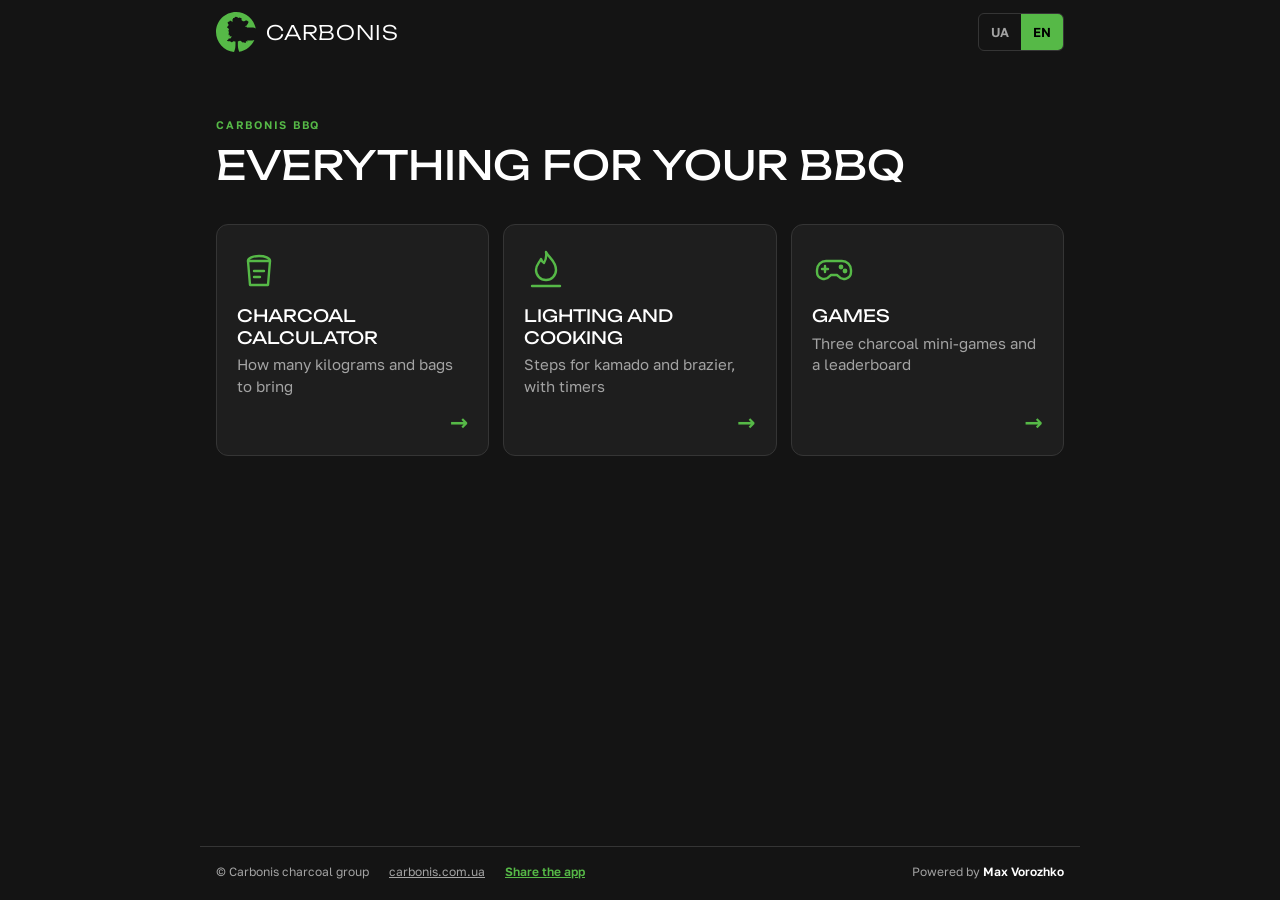
==== commit d2e0a1cc: "Fix logo, trim texts, uniform dish tiles with icons, sharing - Logo, favicon and app icons: remove t" ====
--- a/index.html
+++ b/index.html
@@ -60,6 +60,8 @@
 footer{padding-top:16px;padding-bottom:calc(20px + env(safe-area-inset-bottom,0px));border-top:1px solid var(--line);display:flex;flex-wrap:wrap;gap:6px 20px;font-size:12px;color:var(--muted)}
 footer a{color:var(--muted)}
 footer b{color:var(--text);font-weight:600}
+footer .linkbtn{appearance:none;background:none;border:0;padding:0;color:var(--green);font:600 12px var(--f-body);text-decoration:underline;cursor:pointer}
+footer #shareMsg:empty{display:none}
 </style>
 </head>
 <body>
@@ -96,8 +98,10 @@
 <footer class="wrap">
   <span>© Carbonis charcoal group</span>
   <a id="siteLink" href="https://carbonis.com.ua/" target="_blank" rel="noopener">carbonis.com.ua</a>
+  <button type="button" class="linkbtn" id="shareApp" data-i18n="shareApp">Поділитися додатком</button>
   <span class="sp"></span>
   <span>Powered by <b>Max Vorozhko</b></span>
+  <span id="shareMsg" role="status" style="flex-basis:100%;color:var(--green)"></span>
 </footer>
 
 <script src="js/common.js"></script>
@@ -112,7 +116,8 @@
     t2: { uk: 'Розпал і приготування', en: 'Lighting and cooking' },
     d2: { uk: 'Кроки для камадо і мангала з таймерами', en: 'Steps for kamado and brazier, with timers' },
     t3: { uk: 'Ігри', en: 'Games' },
-    d3: { uk: 'Три міні-гри про вугілля і рейтинг', en: 'Three charcoal mini-games and a leaderboard' }
+    d3: { uk: 'Три міні-гри про вугілля і рейтинг', en: 'Three charcoal mini-games and a leaderboard' },
+    shareApp: { uk: 'Поділитися додатком', en: 'Share the app' }
   };
   const paint = () => {
     C.applyDict(DICT);
@@ -120,6 +125,11 @@
     document.getElementById('siteLink').href = C.siteUrl();
   };
   C.onLang(paint); paint();
+  document.getElementById('shareApp').addEventListener('click', () => {
+    C.event('app-share', 'Поділились додатком');
+    C.share({ title: 'Carbonis BBQ', text: C.lang === 'en' ? 'Carbonis BBQ: charcoal calculator, grilling steps and games 🔥' : 'Carbonis BBQ: підбір вугілля, кроки приготування на грилі та ігри 🔥', url: C.ROOT })
+      .then(r => { document.getElementById('shareMsg').textContent = C.shareMsg(r); });
+  });
   // Підказка «Встановити»: Android — коли браузер дозволить, iPhone — через кілька секунд
   C.autoOfferInstall = true;
   setTimeout(() => C.offerInstall(), 4000);
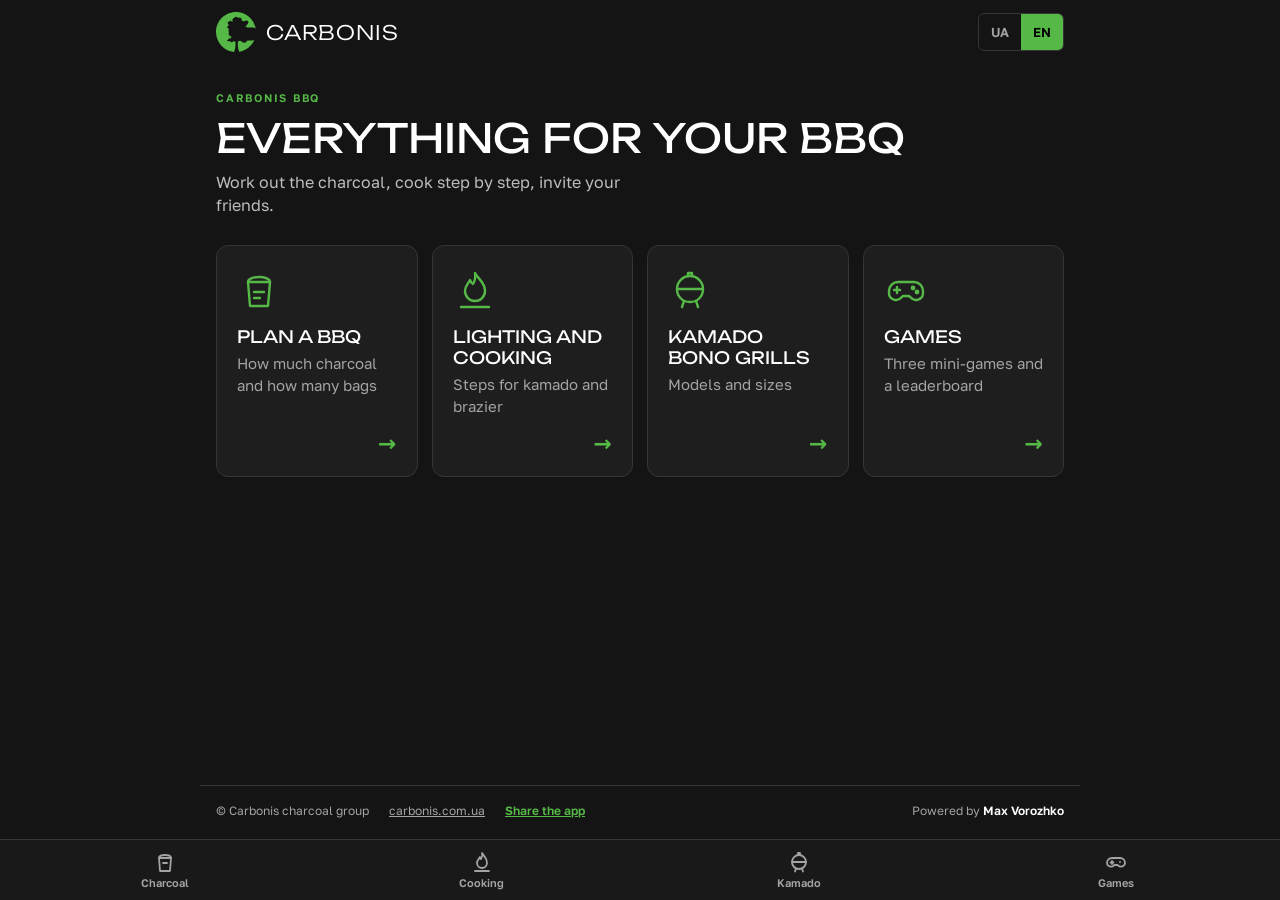
==== commit 947b8d2d: "One BBQ flow, bottom navigation, grill-side cooking mode, Kamado Bono section - One choice of dish, " ====
--- a/index.html
+++ b/index.html
@@ -41,10 +41,11 @@
 .lang-switch{display:flex;border:1px solid var(--line);border-radius:6px;overflow:hidden}
 .lang-switch button{appearance:none;background:transparent;border:0;color:var(--muted);font:600 13px var(--f-body);padding:10px 12px;cursor:pointer}
 .lang-switch button[aria-pressed="true"]{background:var(--green);color:#000}
-main{flex:1;padding-top:clamp(20px,6vh,56px);padding-bottom:32px}
+main{flex:1;padding-top:clamp(8px,3vh,48px);padding-bottom:16px}
 .eyebrow{margin:0 0 10px;font:600 11px/1.3 var(--f-body);letter-spacing:.16em;text-transform:uppercase;color:var(--green)}
-h1{margin:0 0 clamp(20px,4vh,36px);font:400 clamp(24px,6vw,40px)/1.15 var(--f-display);text-transform:uppercase;text-wrap:balance;overflow-wrap:anywhere}
-.tiles{list-style:none;margin:0;padding:0;display:grid;grid-template-columns:repeat(3,minmax(0,1fr));gap:14px}
+.intro{margin:0 0 clamp(18px,3vh,28px);color:#bdbdbd;max-width:46ch}
+h1{margin:0 0 10px;font:400 clamp(24px,6vw,40px)/1.15 var(--f-display);text-transform:uppercase;text-wrap:balance;overflow-wrap:anywhere}
+.tiles{list-style:none;margin:0;padding:0;display:grid;grid-template-columns:repeat(4,minmax(0,1fr));gap:14px}
 .tile{display:flex;flex-direction:column;gap:14px;height:100%;min-height:200px;padding:22px 20px;background:var(--surface);border:1px solid var(--line);border-radius:12px;text-decoration:none}
 .tile:hover,.tile:active{border-color:var(--green)}
 .tile svg{width:44px;height:44px;flex:none}
@@ -52,9 +53,12 @@
 .tile p{margin:6px 0 0;color:var(--muted);font-size:15px}
 .tile .txt{flex:1;min-width:0}
 .tile .go{color:var(--green);font-weight:600;font-size:22px;line-height:1;align-self:flex-end}
-@media (max-width:700px){
-  .tiles{grid-template-columns:minmax(0,1fr);gap:10px}
-  .tile{flex-direction:row;align-items:center;min-height:92px;padding:16px}
+@media (max-width:860px){
+  .tiles{grid-template-columns:minmax(0,1fr);gap:8px}
+  .tile{flex-direction:row;align-items:center;min-height:74px;padding:12px 14px}
+  .tile svg{width:36px;height:36px}
+  .tile h2{font-size:15px}
+  .tile p{margin-top:3px;font-size:14px}
   .tile .go{align-self:center}
 }
 footer{padding-top:16px;padding-bottom:calc(20px + env(safe-area-inset-bottom,0px));border-top:1px solid var(--line);display:flex;flex-wrap:wrap;gap:6px 20px;font-size:12px;color:var(--muted)}
@@ -76,20 +80,26 @@
 <main class="wrap">
   <p class="eyebrow">Carbonis BBQ</p>
   <h1 data-i18n="h1">Все для вашого BBQ</h1>
+  <p class="intro" data-i18n="intro">Порахуйте вугілля, готуйте за кроками, запросіть друзів.</p>
   <ul class="tiles">
     <li><a class="tile" href="calculator/">
       <svg viewBox="0 0 44 44" fill="none" stroke="#56b947" stroke-width="2.4" stroke-linecap="round" stroke-linejoin="round" aria-hidden="true"><path d="M11 14h22l-2 24H13z"/><path d="M11 14c0-3 5-5 11-5s11 2 11 5"/><path d="M17 24h10M17 30h6"/></svg>
-      <div class="txt"><h2 data-i18n="t1">Підбір вугілля</h2><p data-i18n="d1">Скільки кілограмів і мішків узяти</p></div>
+      <div class="txt"><h2 data-i18n="t1">Планую BBQ</h2><p data-i18n="d1">Скільки вугілля і мішків узяти</p></div>
       <span class="go" aria-hidden="true">→</span>
     </a></li>
     <li><a class="tile" href="guide/">
       <svg viewBox="0 0 44 44" fill="none" stroke="#56b947" stroke-width="2.4" stroke-linecap="round" stroke-linejoin="round" aria-hidden="true"><path d="M22 5c3 6 10 9 10 18a10 10 0 0 1-20 0c0-5 3-7 5-11 1 3 3 4 3 4s3-5 2-11z"/><path d="M8 39h28"/></svg>
-      <div class="txt"><h2 data-i18n="t2">Розпал і приготування</h2><p data-i18n="d2">Кроки для камадо і мангала з таймерами</p></div>
+      <div class="txt"><h2 data-i18n="t2">Розпал і приготування</h2><p data-i18n="d2">Кроки для камадо і мангала</p></div>
+      <span class="go" aria-hidden="true">→</span>
+    </a></li>
+    <li><a class="tile" href="kamado/">
+      <svg viewBox="0 0 44 44" fill="none" stroke="#56b947" stroke-width="2.4" stroke-linecap="round" stroke-linejoin="round" aria-hidden="true"><path d="M9 21a13 13 0 0 1 26 0c0 8-6 13-13 13S9 29 9 21z"/><path d="M9 21h26M16 33l-2 6M28 33l2 6M20 8V5h4v3"/></svg>
+      <div class="txt"><h2 data-i18n="t4">Грилі Kamado Bono</h2><p data-i18n="d4">Моделі та розміри</p></div>
       <span class="go" aria-hidden="true">→</span>
     </a></li>
     <li><a class="tile" href="game/">
       <svg viewBox="0 0 44 44" fill="none" stroke="#56b947" stroke-width="2.4" stroke-linecap="round" stroke-linejoin="round" aria-hidden="true"><path d="M14 14h16a9 9 0 0 1 9 9v2a7 7 0 0 1-12.5 4.3L25 28h-6l-1.5 1.3A7 7 0 0 1 5 25v-2a9 9 0 0 1 9-9z"/><path d="M13 19v6M10 22h6"/><circle cx="29" cy="20" r="1.2"/><circle cx="33" cy="24" r="1.2"/></svg>
-      <div class="txt"><h2 data-i18n="t3">Ігри</h2><p data-i18n="d3">Три міні-гри про вугілля і рейтинг</p></div>
+      <div class="txt"><h2 data-i18n="t3">Ігри</h2><p data-i18n="d3">Три міні-гри і рейтинг</p></div>
       <span class="go" aria-hidden="true">→</span>
     </a></li>
   </ul>
@@ -111,12 +121,15 @@
   const C = window.Carbonis;
   const DICT = {
     h1: { uk: 'Все для вашого BBQ', en: 'Everything for your BBQ' },
-    t1: { uk: 'Підбір вугілля', en: 'Charcoal calculator' },
-    d1: { uk: 'Скільки кілограмів і мішків узяти', en: 'How many kilograms and bags to bring' },
+    intro: { uk: 'Порахуйте вугілля, готуйте за кроками, запросіть друзів.', en: 'Work out the charcoal, cook step by step, invite your friends.' },
+    t1: { uk: 'Планую BBQ', en: 'Plan a BBQ' },
+    d1: { uk: 'Скільки вугілля і мішків узяти', en: 'How much charcoal and how many bags' },
+    t4: { uk: 'Грилі Kamado Bono', en: 'Kamado Bono grills' },
+    d4: { uk: 'Моделі та розміри', en: 'Models and sizes' },
     t2: { uk: 'Розпал і приготування', en: 'Lighting and cooking' },
-    d2: { uk: 'Кроки для камадо і мангала з таймерами', en: 'Steps for kamado and brazier, with timers' },
+    d2: { uk: 'Кроки для камадо і мангала', en: 'Steps for kamado and brazier' },
     t3: { uk: 'Ігри', en: 'Games' },
-    d3: { uk: 'Три міні-гри про вугілля і рейтинг', en: 'Three charcoal mini-games and a leaderboard' },
+    d3: { uk: 'Три міні-гри і рейтинг', en: 'Three mini-games and a leaderboard' },
     shareApp: { uk: 'Поділитися додатком', en: 'Share the app' }
   };
   const paint = () => {
@@ -131,6 +144,7 @@
       .then(r => { document.getElementById('shareMsg').textContent = C.shareMsg(r); });
   });
   // Підказка «Встановити»: Android — коли браузер дозволить, iPhone — через кілька секунд
+  C.nav('');
   C.autoOfferInstall = true;
   setTimeout(() => C.offerInstall(), 4000);
 })();
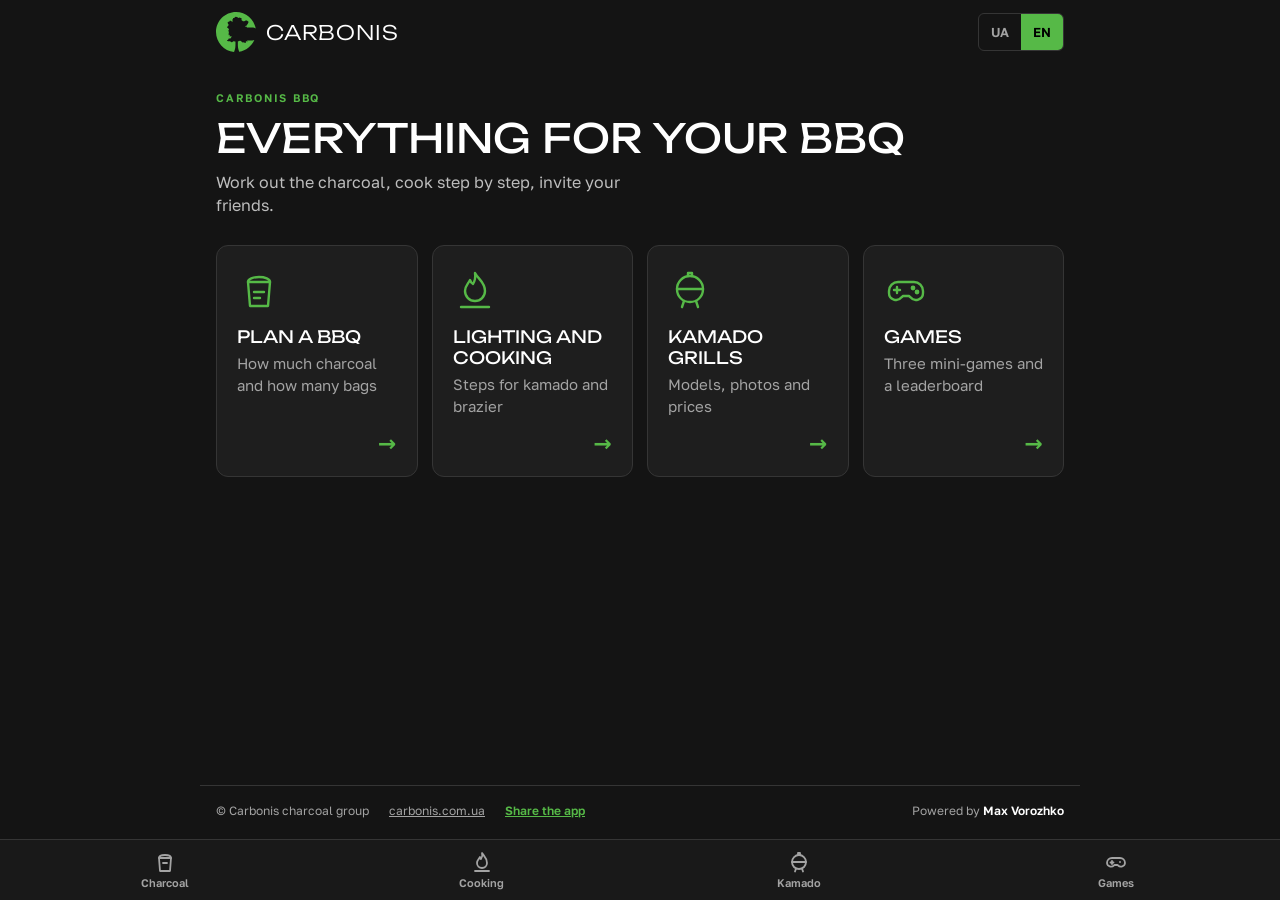
==== commit 13ead842: "Kamado page: sales block for the red 21-inch ceramic kamado - Product card with a photo gallery (ove" ====
--- a/index.html
+++ b/index.html
@@ -94,7 +94,7 @@
     </a></li>
     <li><a class="tile" href="kamado/">
       <svg viewBox="0 0 44 44" fill="none" stroke="#56b947" stroke-width="2.4" stroke-linecap="round" stroke-linejoin="round" aria-hidden="true"><path d="M9 21a13 13 0 0 1 26 0c0 8-6 13-13 13S9 29 9 21z"/><path d="M9 21h26M16 33l-2 6M28 33l2 6M20 8V5h4v3"/></svg>
-      <div class="txt"><h2 data-i18n="t4">Грилі Kamado Bono</h2><p data-i18n="d4">Моделі та розміри</p></div>
+      <div class="txt"><h2 data-i18n="t4">Грилі камадо</h2><p data-i18n="d4">Моделі, фото та ціни</p></div>
       <span class="go" aria-hidden="true">→</span>
     </a></li>
     <li><a class="tile" href="game/">
@@ -124,8 +124,8 @@
     intro: { uk: 'Порахуйте вугілля, готуйте за кроками, запросіть друзів.', en: 'Work out the charcoal, cook step by step, invite your friends.' },
     t1: { uk: 'Планую BBQ', en: 'Plan a BBQ' },
     d1: { uk: 'Скільки вугілля і мішків узяти', en: 'How much charcoal and how many bags' },
-    t4: { uk: 'Грилі Kamado Bono', en: 'Kamado Bono grills' },
-    d4: { uk: 'Моделі та розміри', en: 'Models and sizes' },
+    t4: { uk: 'Грилі камадо', en: 'Kamado grills' },
+    d4: { uk: 'Моделі, фото та ціни', en: 'Models, photos and prices' },
     t2: { uk: 'Розпал і приготування', en: 'Lighting and cooking' },
     d2: { uk: 'Кроки для камадо і мангала', en: 'Steps for kamado and brazier' },
     t3: { uk: 'Ігри', en: 'Games' },
